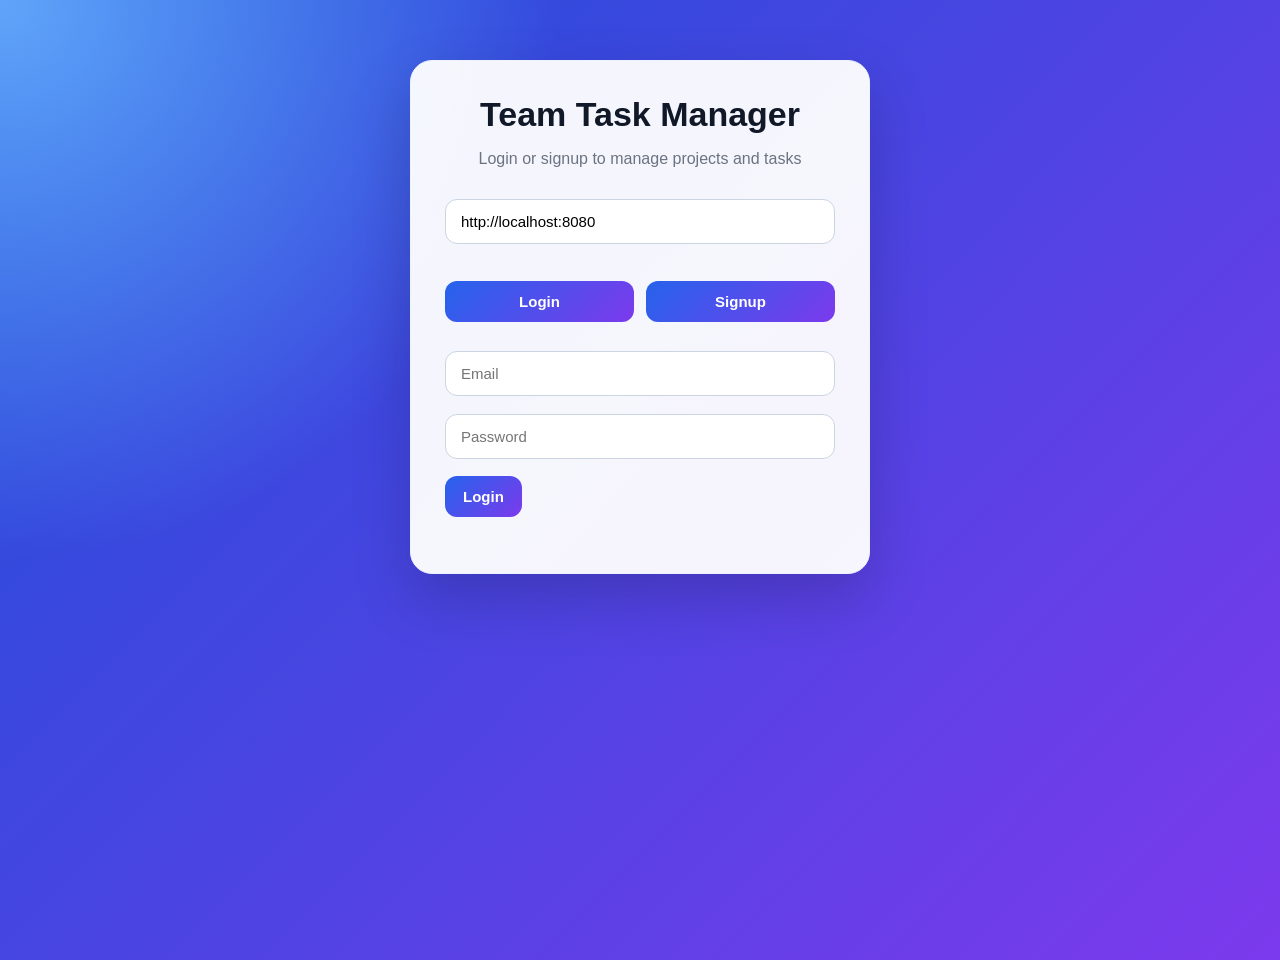
==== frontend/dashboard.html @ 7e4bffce "Initial team task manager project" ====
<!DOCTYPE html>
<html lang="en">
<head>
  <meta charset="UTF-8" />
  <meta name="viewport" content="width=device-width, initial-scale=1.0" />
  <title>Dashboard</title>
  <link rel="stylesheet" href="style.css" />
</head>
<body onload="loadDashboard()">
  <nav>
    <h2>Task Manager Dashboard</h2>
    <button onclick="logout()">Logout</button>
  </nav>

  <main>
    <section class="cards">
      <div class="card"><h3>Total</h3><p id="total">0</p></div>
      <div class="card"><h3>Todo</h3><p id="todo">0</p></div>
      <div class="card"><h3>Progress</h3><p id="progress">0</p></div>
      <div class="card"><h3>Done</h3><p id="done">0</p></div>
      <div class="card danger"><h3>Overdue</h3><p id="overdue">0</p></div>
    </section>

    <section class="grid">
      <div class="panel admin-only">
        <h3>Create Project</h3>
        <input id="projectTitle" placeholder="Project title" />
        <textarea id="projectDesc" placeholder="Project description"></textarea>
        <button onclick="createProject()">Save Project</button>
      </div>

      <div class="panel admin-only">
        <h3>Create Task</h3>
        <input id="taskTitle" placeholder="Task title" />
        <textarea id="taskDesc" placeholder="Task description"></textarea>
        <select id="projectSelect"></select>
        <select id="userSelect"></select>
        <input id="dueDate" type="date" />
        <button onclick="createTask()">Assign Task</button>
      </div>
    </section>

    <section class="panel">
      <h3>My / All Tasks</h3>
      <div id="taskList"></div>
    </section>
  </main>
  <script src="app.js"></script>
</body>
</html>
---- frontend/style.css ----
* {
  box-sizing: border-box;
  font-family: "Segoe UI", Arial, sans-serif;
}

body {
  margin: 0;
  background: #f3f6fb;
  color: #111827;
}

/* LOGIN / SIGNUP PAGE */
.auth-box {
  max-width: 460px;
  margin: 60px auto;
  background: rgba(255, 255, 255, 0.95);
  padding: 34px;
  border-radius: 22px;
  box-shadow: 0 25px 60px rgba(0, 0, 0, 0.18);
  border: 1px solid #eef2ff;
}

body:has(.auth-box) {
  min-height: 100vh;
  background:
    radial-gradient(circle at top left, #60a5fa, transparent 35%),
    linear-gradient(135deg, #1d4ed8, #7c3aed);
}

.auth-box h1 {
  margin: 0 0 8px;
  font-size: 34px;
  text-align: center;
  color: #111827;
}

.auth-box p {
  text-align: center;
  color: #6b7280;
  margin-bottom: 22px;
}

input,
textarea,
select {
  width: 100%;
  padding: 13px 15px;
  margin: 9px 0;
  border: 1px solid #cbd5e1;
  border-radius: 12px;
  font-size: 15px;
  outline: none;
  background: #fff;
}

input:focus,
textarea:focus,
select:focus {
  border-color: #2563eb;
  box-shadow: 0 0 0 4px rgba(37, 99, 235, 0.14);
}

button {
  border: 0;
  padding: 12px 18px;
  border-radius: 12px;
  background: linear-gradient(135deg, #2563eb, #7c3aed);
  color: white;
  cursor: pointer;
  margin-top: 8px;
  font-weight: 600;
  font-size: 15px;
  transition: 0.2s;
}

button:hover {
  transform: translateY(-1px);
  box-shadow: 0 10px 22px rgba(37, 99, 235, 0.25);
}

.tabs {
  display: flex;
  gap: 12px;
  margin: 20px 0;
}

.tabs button {
  flex: 1;
}

.hidden {
  display: none;
}

#message {
  color: #dc2626;
  font-weight: 600;
  text-align: center;
}

/* DASHBOARD / ADMIN PAGE */
nav {
  display: flex;
  justify-content: space-between;
  align-items: center;
  background: #ffffff;
  padding: 18px 32px;
  box-shadow: 0 8px 24px rgba(15, 23, 42, 0.08);
  position: sticky;
  top: 0;
  z-index: 5;
}

nav h1 {
  margin: 0;
  font-size: 28px;
}

main {
  padding: 30px;
}

.cards {
  display: grid;
  grid-template-columns: repeat(auto-fit, minmax(170px, 1fr));
  gap: 18px;
  margin-bottom: 24px;
}

.card,
.panel {
  background: white;
  border-radius: 20px;
  padding: 24px;
  box-shadow: 0 14px 35px rgba(15, 23, 42, 0.08);
  border: 1px solid #eef2f7;
}

.card h3 {
  margin: 0 0 14px;
  color: #374151;
}

.card p {
  font-size: 34px;
  font-weight: 800;
  margin: 0;
  color: #111827;
}

.danger p {
  color: #dc2626;
}

.grid {
  display: grid;
  grid-template-columns: repeat(auto-fit, minmax(320px, 1fr));
  gap: 22px;
  margin-bottom: 24px;
}

.panel h2 {
  margin-top: 0;
  margin-bottom: 22px;
  font-size: 24px;
}

.task {
  border: 1px solid #e5e7eb;
  padding: 16px;
  border-radius: 16px;
  margin: 12px 0;
  background: #f9fafb;
}

.task h4 {
  margin: 0 0 8px;
  font-size: 18px;
}

.badge {
  display: inline-block;
  padding: 5px 10px;
  background: #eef2ff;
  color: #3730a3;
  border-radius: 999px;
  font-size: 12px;
  font-weight: 700;
}

@media (max-width: 700px) {
  .auth-box {
    margin: 25px 15px;
  }

  nav {
    padding: 15px 18px;
  }

  main {
    padding: 18px;
  }
}
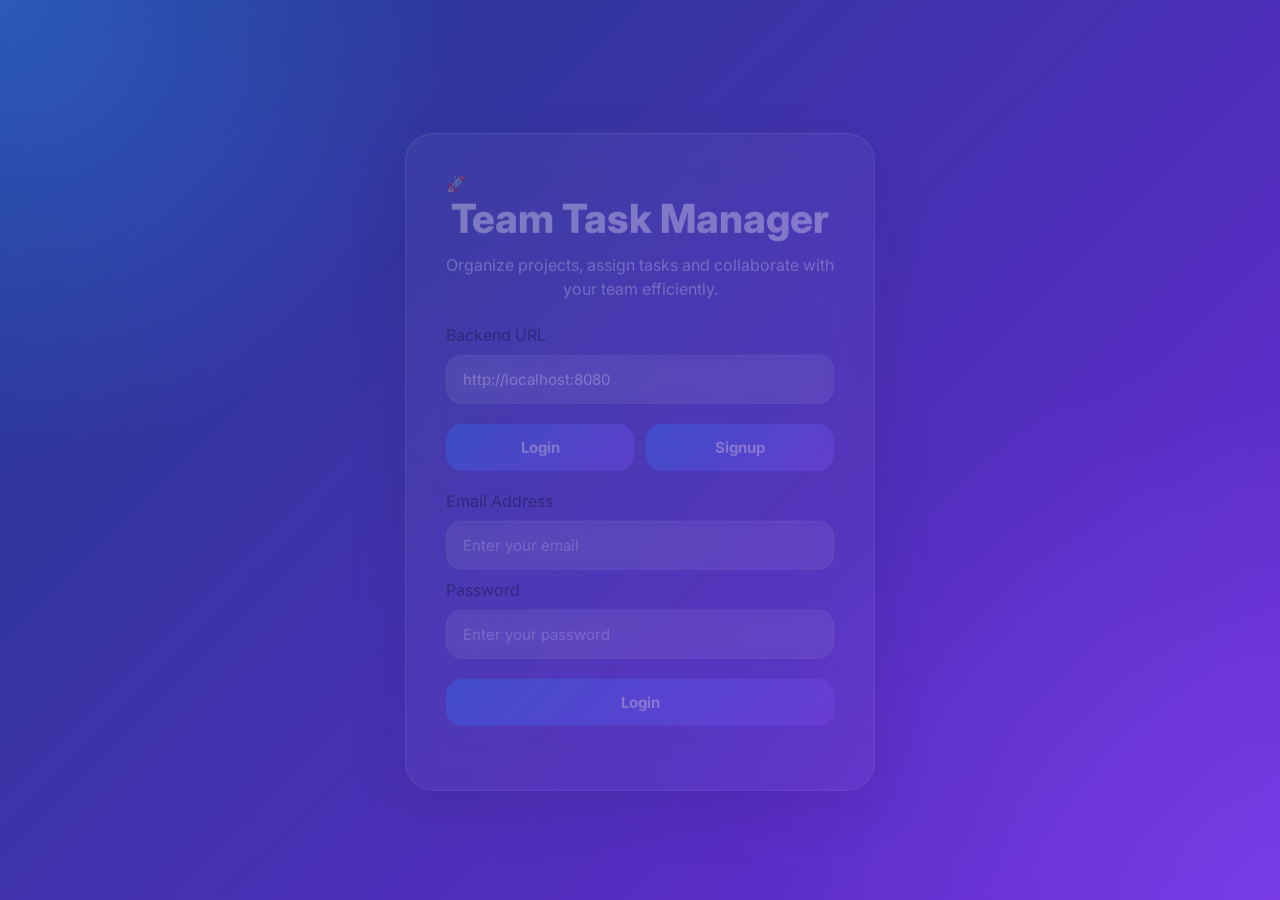
==== commit a1f5d65e: "Updated frontend UI and dashboard design" ====
--- a/frontend/dashboard.html
+++ b/frontend/dashboard.html
@@ -1,50 +1,265 @@
+<!-- ============================ dashboard.html ============================ -->
+
 <!DOCTYPE html>
 <html lang="en">
+
 <head>
+
   <meta charset="UTF-8" />
-  <meta name="viewport" content="width=device-width, initial-scale=1.0" />
+
+  <meta
+    name="viewport"
+    content="width=device-width, initial-scale=1.0"
+  />
+
   <title>Dashboard</title>
+
+  <!-- CSS -->
   <link rel="stylesheet" href="style.css" />
+
+  <!-- GOOGLE FONT -->
+  <link rel="preconnect" href="https://fonts.googleapis.com" />
+
+  <link
+    rel="preconnect"
+    href="https://fonts.gstatic.com"
+    crossorigin
+  />
+
+  <link
+    href="https://fonts.googleapis.com/css2?family=Inter:wght@400;500;600;700;800&display=swap"
+    rel="stylesheet"
+  />
+
 </head>
+
 <body onload="loadDashboard()">
+
+  <!-- ================= NAVBAR ================= -->
+
   <nav>
-    <h2>Task Manager Dashboard</h2>
-    <button onclick="logout()">Logout</button>
+
+    <div class="nav-left">
+
+      <h2>
+        🚀 Team Task Manager
+      </h2>
+
+    </div>
+
+    <div class="nav-right">
+
+      <button onclick="logout()">
+        Logout
+      </button>
+
+    </div>
+
   </nav>
 
+  <!-- ================= MAIN ================= -->
+
   <main>
+
+    <!-- ================= WELCOME ================= -->
+
+    <section class="welcome">
+
+      <h1>
+        Welcome Back 👋
+      </h1>
+
+      <p>
+        Track team productivity, manage projects
+        and monitor all tasks from one dashboard.
+      </p>
+
+    </section>
+
+    <!-- ================= STATS CARDS ================= -->
+
     <section class="cards">
-      <div class="card"><h3>Total</h3><p id="total">0</p></div>
-      <div class="card"><h3>Todo</h3><p id="todo">0</p></div>
-      <div class="card"><h3>Progress</h3><p id="progress">0</p></div>
-      <div class="card"><h3>Done</h3><p id="done">0</p></div>
-      <div class="card danger"><h3>Overdue</h3><p id="overdue">0</p></div>
-    </section>
+
+      <div class="card">
+
+        <h3>Total Tasks</h3>
+
+        <p id="total">0</p>
+
+      </div>
+
+      <div class="card">
+
+        <h3>Todo</h3>
+
+        <p id="todo">0</p>
+
+      </div>
+
+      <div class="card">
+
+        <h3>In Progress</h3>
+
+        <p id="progress">0</p>
+
+      </div>
+
+      <div class="card">
+
+        <h3>Completed</h3>
+
+        <p id="done">0</p>
+
+      </div>
+
+      <div class="card danger">
+
+        <h3>Overdue</h3>
+
+        <p id="overdue">0</p>
+
+      </div>
+
+    </section>
+
+    <!-- ================= ADMIN GRID ================= -->
 
     <section class="grid">
+
+      <!-- CREATE PROJECT -->
+
       <div class="panel admin-only">
-        <h3>Create Project</h3>
-        <input id="projectTitle" placeholder="Project title" />
-        <textarea id="projectDesc" placeholder="Project description"></textarea>
-        <button onclick="createProject()">Save Project</button>
-      </div>
+
+        <div class="panel-title">
+
+          <h3>Create Project</h3>
+
+        </div>
+
+        <div class="input-group">
+
+          <label>Project Title</label>
+
+          <input
+            id="projectTitle"
+            placeholder="Enter project title"
+          />
+
+        </div>
+
+        <div class="input-group">
+
+          <label>Project Description</label>
+
+          <textarea
+            id="projectDesc"
+            placeholder="Enter project description"
+          ></textarea>
+
+        </div>
+
+        <button onclick="createProject()">
+          Save Project
+        </button>
+
+      </div>
+
+      <!-- CREATE TASK -->
 
       <div class="panel admin-only">
-        <h3>Create Task</h3>
-        <input id="taskTitle" placeholder="Task title" />
-        <textarea id="taskDesc" placeholder="Task description"></textarea>
-        <select id="projectSelect"></select>
-        <select id="userSelect"></select>
-        <input id="dueDate" type="date" />
-        <button onclick="createTask()">Assign Task</button>
-      </div>
-    </section>
-
-    <section class="panel">
-      <h3>My / All Tasks</h3>
+
+        <div class="panel-title">
+
+          <h3>Create Task</h3>
+
+        </div>
+
+        <div class="input-group">
+
+          <label>Task Title</label>
+
+          <input
+            id="taskTitle"
+            placeholder="Enter task title"
+          />
+
+        </div>
+
+        <div class="input-group">
+
+          <label>Task Description</label>
+
+          <textarea
+            id="taskDesc"
+            placeholder="Enter task description"
+          ></textarea>
+
+        </div>
+
+        <div class="input-group">
+
+          <label>Select Project</label>
+
+          <select id="projectSelect"></select>
+
+        </div>
+
+        <div class="input-group">
+
+          <label>Assign User</label>
+
+          <select id="userSelect"></select>
+
+        </div>
+
+        <div class="input-group">
+
+          <label>Due Date</label>
+
+          <input
+            id="dueDate"
+            type="date"
+          />
+
+        </div>
+
+        <button onclick="createTask()">
+          Assign Task
+        </button>
+
+      </div>
+
+    </section>
+
+    <!-- ================= TASK LIST ================= -->
+
+    <section class="panel task-panel">
+
+      <div class="section-header">
+
+        <div>
+
+          <h3>
+            My / All Tasks
+          </h3>
+
+          <p>
+            View, update and manage assigned tasks.
+          </p>
+
+        </div>
+
+      </div>
+
       <div id="taskList"></div>
-    </section>
+
+    </section>
+
   </main>
+
+  <!-- JS -->
   <script src="app.js"></script>
+
 </body>
-</html>
+
+</html>
--- a/frontend/style.css
+++ b/frontend/style.css
@@ -1,203 +1,529 @@
 * {
+  margin: 0;
+  padding: 0;
   box-sizing: border-box;
-  font-family: "Segoe UI", Arial, sans-serif;
+  font-family: "Inter", "Segoe UI", sans-serif;
+}
+
+html {
+  scroll-behavior: smooth;
 }
 
 body {
-  margin: 0;
-  background: #f3f6fb;
+  background: #eef2ff;
   color: #111827;
-}
-
-/* LOGIN / SIGNUP PAGE */
+  min-height: 100vh;
+}
+
+/* ================= LOGIN / SIGNUP PAGE ================= */
+
+body:has(.auth-box) {
+  display: flex;
+  justify-content: center;
+  align-items: center;
+
+  background:
+    radial-gradient(circle at top left, rgba(59,130,246,.45), transparent 30%),
+    radial-gradient(circle at bottom right, rgba(139,92,246,.4), transparent 35%),
+    linear-gradient(135deg, #1e3a8a, #6d28d9);
+
+  padding: 20px;
+}
+
 .auth-box {
-  max-width: 460px;
-  margin: 60px auto;
-  background: rgba(255, 255, 255, 0.95);
-  padding: 34px;
-  border-radius: 22px;
-  box-shadow: 0 25px 60px rgba(0, 0, 0, 0.18);
-  border: 1px solid #eef2ff;
-}
-
-body:has(.auth-box) {
-  min-height: 100vh;
-  background:
-    radial-gradient(circle at top left, #60a5fa, transparent 35%),
-    linear-gradient(135deg, #1d4ed8, #7c3aed);
+  width: 100%;
+  max-width: 470px;
+
+  background: rgba(255,255,255,.12);
+  backdrop-filter: blur(22px);
+
+  border: 1px solid rgba(255,255,255,.2);
+
+  border-radius: 28px;
+
+  padding: 40px;
+
+  box-shadow:
+    0 20px 60px rgba(0,0,0,.25),
+    inset 0 1px 1px rgba(255,255,255,.15);
+
+  animation: fadeUp .6s ease;
 }
 
 .auth-box h1 {
-  margin: 0 0 8px;
-  font-size: 34px;
   text-align: center;
-  color: #111827;
+  font-size: 40px;
+  margin-bottom: 10px;
+  color: white;
+  font-weight: 800;
 }
 
 .auth-box p {
   text-align: center;
-  color: #6b7280;
-  margin-bottom: 22px;
-}
+  color: rgba(255,255,255,.8);
+  margin-bottom: 24px;
+  line-height: 1.5;
+}
+
+.tabs {
+  display: flex;
+  gap: 12px;
+  margin-bottom: 20px;
+}
+
+.tabs button {
+  flex: 1;
+}
+
+.hidden {
+  display: none;
+}
+
+#message {
+  margin-top: 14px;
+  text-align: center;
+  font-weight: 600;
+  color: #fecaca;
+}
+
+/* ================= INPUTS ================= */
 
 input,
 textarea,
 select {
   width: 100%;
-  padding: 13px 15px;
-  margin: 9px 0;
-  border: 1px solid #cbd5e1;
-  border-radius: 12px;
+
+  padding: 14px 16px;
+
+  margin: 10px 0;
+
+  border-radius: 16px;
+
+  border: 1px solid rgba(255,255,255,.18);
+
+  background: rgba(255,255,255,.12);
+
+  backdrop-filter: blur(8px);
+
+  color: white;
+
+  outline: none;
+
   font-size: 15px;
-  outline: none;
-  background: #fff;
+
+  transition: .25s ease;
+}
+
+input::placeholder,
+textarea::placeholder {
+  color: rgba(255,255,255,.7);
+}
+
+select option {
+  color: black;
 }
 
 input:focus,
 textarea:focus,
 select:focus {
-  border-color: #2563eb;
-  box-shadow: 0 0 0 4px rgba(37, 99, 235, 0.14);
-}
+  border-color: #93c5fd;
+
+  background: rgba(255,255,255,.18);
+
+  box-shadow: 0 0 0 5px rgba(147,197,253,.18);
+}
+
+/* ================= BUTTONS ================= */
 
 button {
-  border: 0;
-  padding: 12px 18px;
-  border-radius: 12px;
-  background: linear-gradient(135deg, #2563eb, #7c3aed);
+  width: 100%;
+
+  border: none;
+
+  padding: 14px 20px;
+
+  border-radius: 16px;
+
+  margin-top: 10px;
+
+  background: linear-gradient(135deg, #3b82f6, #8b5cf6);
+
   color: white;
+
+  font-size: 15px;
+
+  font-weight: 700;
+
   cursor: pointer;
-  margin-top: 8px;
-  font-weight: 600;
-  font-size: 15px;
-  transition: 0.2s;
+
+  transition: .25s ease;
+
+  position: relative;
+
+  overflow: hidden;
 }
 
 button:hover {
-  transform: translateY(-1px);
-  box-shadow: 0 10px 22px rgba(37, 99, 235, 0.25);
-}
-
-.tabs {
+  transform: translateY(-2px);
+
+  box-shadow: 0 14px 30px rgba(59,130,246,.35);
+}
+
+button:active {
+  transform: scale(.98);
+}
+
+/* ================= NAVBAR ================= */
+
+nav {
+  height: 82px;
+
   display: flex;
-  gap: 12px;
-  margin: 20px 0;
-}
-
-.tabs button {
-  flex: 1;
-}
-
-.hidden {
-  display: none;
-}
-
-#message {
-  color: #dc2626;
-  font-weight: 600;
-  text-align: center;
-}
-
-/* DASHBOARD / ADMIN PAGE */
-nav {
-  display: flex;
+  align-items: center;
   justify-content: space-between;
-  align-items: center;
-  background: #ffffff;
-  padding: 18px 32px;
-  box-shadow: 0 8px 24px rgba(15, 23, 42, 0.08);
+
+  padding: 0 35px;
+
+  background: rgba(255,255,255,.7);
+
+  backdrop-filter: blur(18px);
+
+  border-bottom: 1px solid rgba(255,255,255,.3);
+
   position: sticky;
   top: 0;
-  z-index: 5;
-}
-
-nav h1 {
-  margin: 0;
-  font-size: 28px;
-}
+  z-index: 100;
+
+  box-shadow: 0 8px 30px rgba(0,0,0,.05);
+}
+
+nav h2 {
+  font-size: 30px;
+  font-weight: 800;
+
+  background: linear-gradient(to right, #2563eb, #7c3aed);
+  -webkit-background-clip: text;
+  -webkit-text-fill-color: transparent;
+}
+
+nav button {
+  width: auto;
+  padding: 12px 24px;
+}
+
+/* ================= MAIN ================= */
 
 main {
   padding: 30px;
 }
 
+/* ================= WELCOME ================= */
+
+.welcome {
+  margin-bottom: 28px;
+}
+
+.welcome h1 {
+  font-size: 38px;
+  font-weight: 800;
+  margin-bottom: 8px;
+  color: #111827;
+}
+
+.welcome p {
+  color: #6b7280;
+  font-size: 16px;
+}
+
+/* ================= CARDS ================= */
+
 .cards {
   display: grid;
-  grid-template-columns: repeat(auto-fit, minmax(170px, 1fr));
-  gap: 18px;
-  margin-bottom: 24px;
-}
-
-.card,
+
+  grid-template-columns: repeat(auto-fit, minmax(220px, 1fr));
+
+  gap: 22px;
+
+  margin-bottom: 30px;
+}
+
+.card {
+  position: relative;
+
+  background: white;
+
+  border-radius: 24px;
+
+  padding: 28px;
+
+  overflow: hidden;
+
+  border: 1px solid #eef2ff;
+
+  box-shadow: 0 15px 35px rgba(0,0,0,.06);
+
+  transition: .3s ease;
+}
+
+.card:hover {
+  transform: translateY(-6px);
+
+  box-shadow: 0 18px 40px rgba(0,0,0,.12);
+}
+
+.card::before {
+  content: "";
+
+  position: absolute;
+
+  width: 140px;
+  height: 140px;
+
+  background: rgba(59,130,246,.1);
+
+  border-radius: 50%;
+
+  top: -55px;
+  right: -55px;
+}
+
+.card h3 {
+  font-size: 16px;
+  color: #6b7280;
+  margin-bottom: 14px;
+}
+
+.card p {
+  font-size: 42px;
+  font-weight: 800;
+  color: #111827;
+}
+
+.danger {
+  background: linear-gradient(135deg, #fff, #fef2f2);
+}
+
+.danger p {
+  color: #dc2626;
+}
+
+/* ================= GRID ================= */
+
+.grid {
+  display: grid;
+
+  grid-template-columns: repeat(auto-fit, minmax(340px, 1fr));
+
+  gap: 24px;
+
+  margin-bottom: 28px;
+}
+
+/* ================= PANELS ================= */
+
 .panel {
   background: white;
-  border-radius: 20px;
+
+  border-radius: 24px;
+
+  padding: 28px;
+
+  border: 1px solid #eef2ff;
+
+  box-shadow: 0 15px 35px rgba(0,0,0,.06);
+
+  transition: .25s ease;
+}
+
+.panel:hover {
+  box-shadow: 0 18px 40px rgba(0,0,0,.09);
+}
+
+.panel h3 {
+  font-size: 24px;
+  margin-bottom: 20px;
+  color: #111827;
+}
+
+/* dashboard inputs */
+
+.panel input,
+.panel textarea,
+.panel select {
+  background: #f9fafb;
+  color: #111827;
+  border: 1px solid #dbeafe;
+}
+
+.panel input::placeholder,
+.panel textarea::placeholder {
+  color: #6b7280;
+}
+
+.panel textarea {
+  min-height: 110px;
+  resize: vertical;
+}
+
+/* ================= TASKS ================= */
+
+.task {
+  background: linear-gradient(to right, #ffffff, #f8fafc);
+
+  border: 1px solid #e5e7eb;
+
+  border-radius: 24px;
+
   padding: 24px;
-  box-shadow: 0 14px 35px rgba(15, 23, 42, 0.08);
-  border: 1px solid #eef2f7;
-}
-
-.card h3 {
-  margin: 0 0 14px;
-  color: #374151;
-}
-
-.card p {
-  font-size: 34px;
-  font-weight: 800;
-  margin: 0;
+
+  margin-top: 18px;
+
+  transition: .25s ease;
+}
+
+.task:hover {
+  transform: translateY(-4px);
+
+  box-shadow: 0 14px 30px rgba(0,0,0,.08);
+}
+
+.task h4 {
+  font-size: 22px;
   color: #111827;
-}
-
-.danger p {
-  color: #dc2626;
-}
-
-.grid {
-  display: grid;
-  grid-template-columns: repeat(auto-fit, minmax(320px, 1fr));
-  gap: 22px;
-  margin-bottom: 24px;
-}
-
-.panel h2 {
-  margin-top: 0;
-  margin-bottom: 22px;
-  font-size: 24px;
-}
-
-.task {
-  border: 1px solid #e5e7eb;
-  padding: 16px;
-  border-radius: 16px;
-  margin: 12px 0;
-  background: #f9fafb;
-}
-
-.task h4 {
-  margin: 0 0 8px;
-  font-size: 18px;
+  margin-bottom: 10px;
+}
+
+.task p {
+  color: #4b5563;
+  margin: 10px 0;
+  line-height: 1.6;
 }
 
 .badge {
-  display: inline-block;
-  padding: 5px 10px;
-  background: #eef2ff;
-  color: #3730a3;
+  display: inline-flex;
+  align-items: center;
+  justify-content: center;
+
+  padding: 7px 14px;
+
   border-radius: 999px;
+
   font-size: 12px;
   font-weight: 700;
+
+  margin-right: 8px;
+  margin-top: 8px;
+}
+
+/* STATUS COLORS */
+
+.badge:nth-child(1) {
+  background: #dbeafe;
+  color: #1d4ed8;
+}
+
+.badge:nth-child(2) {
+  background: #ede9fe;
+  color: #6d28d9;
+}
+
+.task select {
+  margin-top: 18px;
+}
+
+/* ================= SCROLLBAR ================= */
+
+::-webkit-scrollbar {
+  width: 10px;
+}
+
+::-webkit-scrollbar-track {
+  background: #e5e7eb;
+}
+
+::-webkit-scrollbar-thumb {
+  background: linear-gradient(#3b82f6, #8b5cf6);
+  border-radius: 999px;
+}
+
+/* ================= ANIMATIONS ================= */
+
+@keyframes fadeUp {
+  from {
+    opacity: 0;
+    transform: translateY(18px);
+  }
+
+  to {
+    opacity: 1;
+    transform: translateY(0);
+  }
+}
+
+/* ================= RESPONSIVE ================= */
+
+@media (max-width: 900px) {
+  .cards {
+    grid-template-columns: repeat(auto-fit, minmax(180px, 1fr));
+  }
+
+  .grid {
+    grid-template-columns: 1fr;
+  }
 }
 
 @media (max-width: 700px) {
-  .auth-box {
-    margin: 25px 15px;
-  }
-
   nav {
-    padding: 15px 18px;
+    padding: 0 18px;
+  }
+
+  nav h2 {
+    font-size: 20px;
+  }
+
+  nav button {
+    padding: 10px 16px;
   }
 
   main {
     padding: 18px;
   }
+
+  .auth-box {
+    padding: 28px;
+  }
+
+  .auth-box h1 {
+    font-size: 32px;
+  }
+
+  .welcome h1 {
+    font-size: 30px;
+  }
+
+  .card p {
+    font-size: 34px;
+  }
+
+  .panel {
+    padding: 22px;
+  }
+
+  .task h4 {
+    font-size: 20px;
+  }
+}
+
+@media (max-width: 500px) {
+  .cards {
+    grid-template-columns: 1fr;
+  }
+
+  .auth-box {
+    padding: 22px;
+  }
+
+  .tabs {
+    flex-direction: column;
+  }
 }
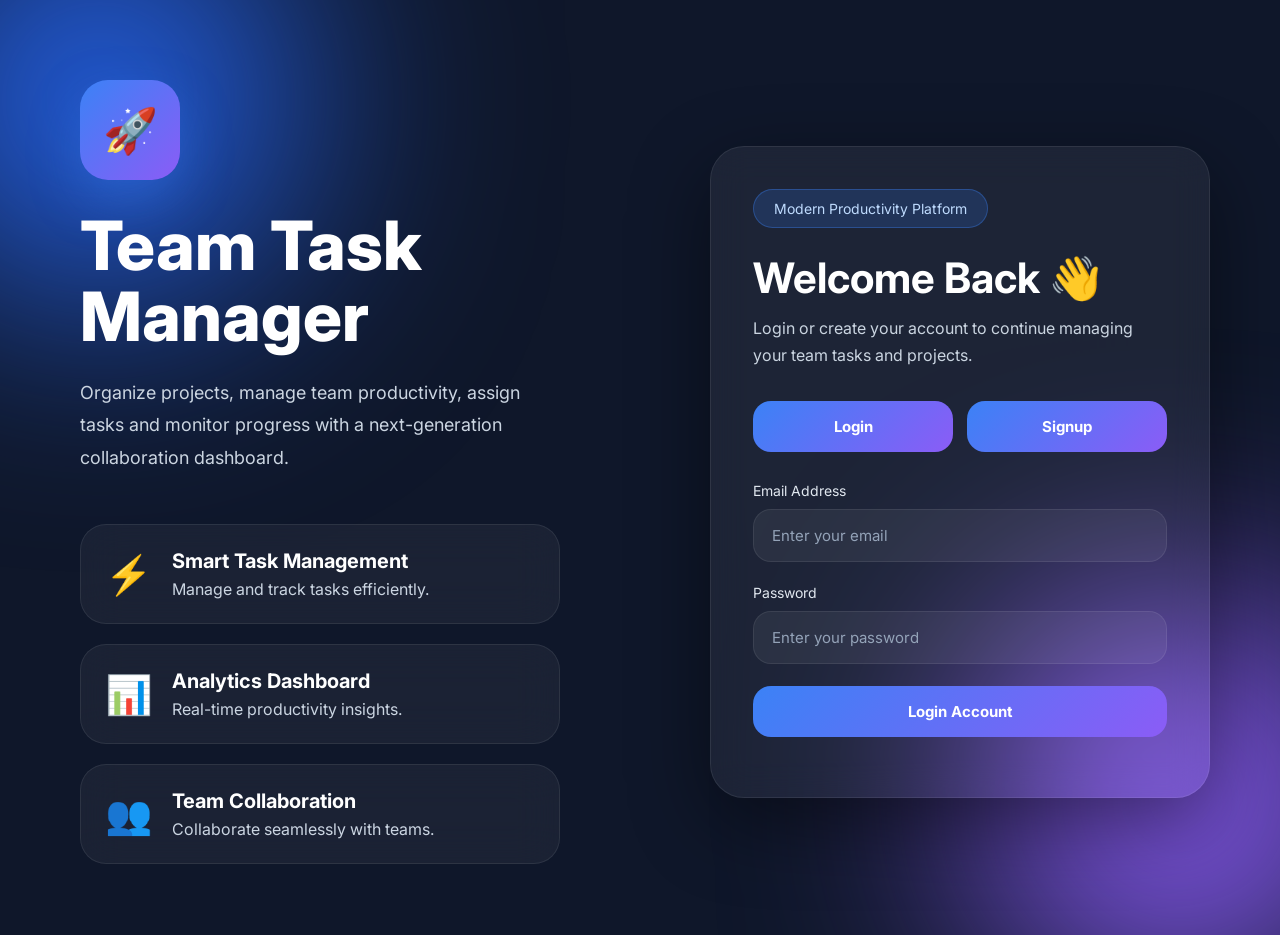
==== commit 99bd2486: "Next level UI upgrade for dashboard and auth pages" ====
--- a/frontend/dashboard.html
+++ b/frontend/dashboard.html
@@ -1,5 +1,3 @@
-<!-- ============================ dashboard.html ============================ -->
-
 <!DOCTYPE html>
 <html lang="en">
 
@@ -12,22 +10,22 @@
     content="width=device-width, initial-scale=1.0"
   />
 
-  <title>Dashboard</title>
+  <title>Team Task Manager Dashboard</title>
 
   <!-- CSS -->
   <link rel="stylesheet" href="style.css" />
 
   <!-- GOOGLE FONT -->
-  <link rel="preconnect" href="https://fonts.googleapis.com" />
+  <link rel="preconnect" href="https://fonts.googleapis.com">
 
   <link
     rel="preconnect"
     href="https://fonts.gstatic.com"
     crossorigin
-  />
+  >
 
   <link
-    href="https://fonts.googleapis.com/css2?family=Inter:wght@400;500;600;700;800&display=swap"
+    href="https://fonts.googleapis.com/css2?family=Inter:wght@300;400;500;600;700;800&display=swap"
     rel="stylesheet"
   />
 
@@ -35,110 +33,238 @@
 
 <body onload="loadDashboard()">
 
-  <!-- ================= NAVBAR ================= -->
-
-  <nav>
-
-    <div class="nav-left">
-
-      <h2>
-        🚀 Team Task Manager
-      </h2>
+  <!-- ================= SIDEBAR ================= -->
+
+  <aside class="sidebar">
+
+    <div>
+
+      <!-- LOGO -->
+
+      <div class="logo">
+
+        <div class="logo-icon">
+          🚀
+        </div>
+
+        <div>
+
+          <h2>TM Dashboard</h2>
+
+          <p>Team Productivity</p>
+
+        </div>
+
+      </div>
+
+      <!-- MENU -->
+
+      <ul class="menu">
+
+        <li class="active">
+          <span>📊</span>
+          Dashboard
+        </li>
+
+        <li>
+          <span>📁</span>
+          Projects
+        </li>
+
+        <li>
+          <span>✅</span>
+          Tasks
+        </li>
+
+        <li>
+          <span>📈</span>
+          Analytics
+        </li>
+
+        <li>
+          <span>👥</span>
+          Team
+        </li>
+
+        <li>
+          <span>⚙️</span>
+          Settings
+        </li>
+
+      </ul>
 
     </div>
 
-    <div class="nav-right">
-
-      <button onclick="logout()">
-        Logout
-      </button>
-
-    </div>
-
-  </nav>
-
-  <!-- ================= MAIN ================= -->
-
-  <main>
-
-    <!-- ================= WELCOME ================= -->
-
-    <section class="welcome">
-
-      <h1>
-        Welcome Back 👋
-      </h1>
-
-      <p>
-        Track team productivity, manage projects
-        and monitor all tasks from one dashboard.
-      </p>
+    <!-- LOGOUT -->
+
+    <button
+      class="logout-btn"
+      onclick="logout()"
+    >
+      Logout
+    </button>
+
+  </aside>
+
+  <!-- ================= MAIN CONTENT ================= -->
+
+  <div class="dashboard-content">
+
+    <!-- ================= TOPBAR ================= -->
+
+    <nav class="topbar">
+
+      <div>
+
+        <h1>
+          Welcome Back 👋
+        </h1>
+
+        <p>
+          Manage projects, monitor tasks and track
+          your team productivity in real-time.
+        </p>
+
+      </div>
+
+      <div class="topbar-right">
+
+        <div class="search-box">
+
+          <input
+            type="text"
+            placeholder="Search..."
+          />
+
+        </div>
+
+        <div class="profile-box">
+
+          <div class="profile-avatar">
+            A
+          </div>
+
+          <div>
+
+            <h4 id="profileName">
+              Admin
+            </h4>
+
+            <p>
+              Team Manager
+            </p>
+
+          </div>
+
+        </div>
+
+      </div>
+
+    </nav>
+
+    <!-- ================= STATS ================= -->
+
+    <section class="stats-grid">
+
+      <div class="stats-card blue">
+
+        <div class="stats-top">
+
+          <h3>Total Tasks</h3>
+
+          <span>📋</span>
+
+        </div>
+
+        <p id="total">0</p>
+
+      </div>
+
+      <div class="stats-card purple">
+
+        <div class="stats-top">
+
+          <h3>Todo</h3>
+
+          <span>📝</span>
+
+        </div>
+
+        <p id="todo">0</p>
+
+      </div>
+
+      <div class="stats-card green">
+
+        <div class="stats-top">
+
+          <h3>Completed</h3>
+
+          <span>✅</span>
+
+        </div>
+
+        <p id="done">0</p>
+
+      </div>
+
+      <div class="stats-card orange">
+
+        <div class="stats-top">
+
+          <h3>In Progress</h3>
+
+          <span>⚡</span>
+
+        </div>
+
+        <p id="progress">0</p>
+
+      </div>
+
+      <div class="stats-card red">
+
+        <div class="stats-top">
+
+          <h3>Overdue</h3>
+
+          <span>🔥</span>
+
+        </div>
+
+        <p id="overdue">0</p>
+
+      </div>
 
     </section>
 
-    <!-- ================= STATS CARDS ================= -->
-
-    <section class="cards">
-
-      <div class="card">
-
-        <h3>Total Tasks</h3>
-
-        <p id="total">0</p>
-
-      </div>
-
-      <div class="card">
-
-        <h3>Todo</h3>
-
-        <p id="todo">0</p>
-
-      </div>
-
-      <div class="card">
-
-        <h3>In Progress</h3>
-
-        <p id="progress">0</p>
-
-      </div>
-
-      <div class="card">
-
-        <h3>Completed</h3>
-
-        <p id="done">0</p>
-
-      </div>
-
-      <div class="card danger">
-
-        <h3>Overdue</h3>
-
-        <p id="overdue">0</p>
-
-      </div>
-
-    </section>
-
     <!-- ================= ADMIN GRID ================= -->
 
-    <section class="grid">
+    <section class="dashboard-grid">
 
       <!-- CREATE PROJECT -->
 
-      <div class="panel admin-only">
-
-        <div class="panel-title">
-
-          <h3>Create Project</h3>
-
-        </div>
-
-        <div class="input-group">
-
-          <label>Project Title</label>
+      <div class="modern-panel admin-only">
+
+        <div class="panel-header">
+
+          <div>
+
+            <h2>Create Project</h2>
+
+            <p>
+              Add and organize your team projects
+            </p>
+
+          </div>
+
+        </div>
+
+        <div class="input-box">
+
+          <label>
+            Project Title
+          </label>
 
           <input
             id="projectTitle"
@@ -147,13 +273,15 @@
 
         </div>
 
-        <div class="input-group">
-
-          <label>Project Description</label>
+        <div class="input-box">
+
+          <label>
+            Description
+          </label>
 
           <textarea
             id="projectDesc"
-            placeholder="Enter project description"
+            placeholder="Write project details..."
           ></textarea>
 
         </div>
@@ -166,17 +294,27 @@
 
       <!-- CREATE TASK -->
 
-      <div class="panel admin-only">
-
-        <div class="panel-title">
-
-          <h3>Create Task</h3>
-
-        </div>
-
-        <div class="input-group">
-
-          <label>Task Title</label>
+      <div class="modern-panel admin-only">
+
+        <div class="panel-header">
+
+          <div>
+
+            <h2>Create Task</h2>
+
+            <p>
+              Assign and manage team tasks
+            </p>
+
+          </div>
+
+        </div>
+
+        <div class="input-box">
+
+          <label>
+            Task Title
+          </label>
 
           <input
             id="taskTitle"
@@ -185,36 +323,44 @@
 
         </div>
 
-        <div class="input-group">
-
-          <label>Task Description</label>
+        <div class="input-box">
+
+          <label>
+            Task Description
+          </label>
 
           <textarea
             id="taskDesc"
-            placeholder="Enter task description"
+            placeholder="Write task details..."
           ></textarea>
 
         </div>
 
-        <div class="input-group">
-
-          <label>Select Project</label>
+        <div class="input-box">
+
+          <label>
+            Select Project
+          </label>
 
           <select id="projectSelect"></select>
 
         </div>
 
-        <div class="input-group">
-
-          <label>Assign User</label>
+        <div class="input-box">
+
+          <label>
+            Assign User
+          </label>
 
           <select id="userSelect"></select>
 
         </div>
 
-        <div class="input-group">
-
-          <label>Due Date</label>
+        <div class="input-box">
+
+          <label>
+            Due Date
+          </label>
 
           <input
             id="dueDate"
@@ -231,31 +377,33 @@
 
     </section>
 
-    <!-- ================= TASK LIST ================= -->
-
-    <section class="panel task-panel">
-
-      <div class="section-header">
+    <!-- ================= TASK SECTION ================= -->
+
+    <section class="modern-panel task-panel">
+
+      <div class="panel-header">
 
         <div>
 
-          <h3>
-            My / All Tasks
-          </h3>
+          <h2>
+            Team Tasks
+          </h2>
 
           <p>
-            View, update and manage assigned tasks.
+            Track and update assigned tasks
           </p>
 
         </div>
 
       </div>
 
+      <!-- TASK LIST -->
+
       <div id="taskList"></div>
 
     </section>
 
-  </main>
+  </div>
 
   <!-- JS -->
   <script src="app.js"></script>
--- a/frontend/style.css
+++ b/frontend/style.css
@@ -2,108 +2,239 @@
   margin: 0;
   padding: 0;
   box-sizing: border-box;
-  font-family: "Inter", "Segoe UI", sans-serif;
-}
-
-html {
-  scroll-behavior: smooth;
+  font-family: 'Inter', sans-serif;
 }
 
 body {
-  background: #eef2ff;
-  color: #111827;
+  background: #0f172a;
+  color: white;
+  overflow-x: hidden;
+}
+
+.hidden {
+  display: none;
+}
+
+/* ================= BACKGROUND EFFECTS ================= */
+
+.bg-blur {
+  position: fixed;
+  width: 400px;
+  height: 400px;
+  border-radius: 50%;
+  filter: blur(120px);
+  z-index: 0;
+}
+
+.blur-1 {
+  background: #2563eb;
+  top: -100px;
+  left: -100px;
+}
+
+.blur-2 {
+  background: #8b5cf6;
+  right: -100px;
+  bottom: -100px;
+}
+
+/* ================= LOGIN PAGE ================= */
+
+.login-container {
   min-height: 100vh;
-}
-
-/* ================= LOGIN / SIGNUP PAGE ================= */
-
-body:has(.auth-box) {
-  display: flex;
+  display: grid;
+  grid-template-columns: 1fr 1fr;
+  position: relative;
+  z-index: 2;
+}
+
+/* LEFT PANEL */
+
+.left-panel {
+  padding: 80px;
+  display: flex;
+  flex-direction: column;
   justify-content: center;
-  align-items: center;
-
-  background:
-    radial-gradient(circle at top left, rgba(59,130,246,.45), transparent 30%),
-    radial-gradient(circle at bottom right, rgba(139,92,246,.4), transparent 35%),
-    linear-gradient(135deg, #1e3a8a, #6d28d9);
-
-  padding: 20px;
-}
-
-.auth-box {
+}
+
+.brand-icon {
+  width: 100px;
+  height: 100px;
+  border-radius: 28px;
+
+  background: linear-gradient(
+    135deg,
+    #3b82f6,
+    #8b5cf6
+  );
+
+  display: flex;
+  align-items: center;
+  justify-content: center;
+
+  font-size: 44px;
+
+  margin-bottom: 30px;
+
+  box-shadow:
+    0 20px 50px rgba(59,130,246,.35);
+}
+
+.brand h1 {
+  font-size: 68px;
+  line-height: 1.05;
+  margin-bottom: 24px;
+  font-weight: 800;
+}
+
+.brand p {
+  color: #cbd5e1;
+  font-size: 18px;
+  line-height: 1.8;
+  max-width: 580px;
+}
+
+/* FEATURES */
+
+.feature-list {
+  margin-top: 50px;
+
+  display: flex;
+  flex-direction: column;
+  gap: 20px;
+}
+
+.feature-card {
+  background: rgba(255,255,255,.05);
+
+  border: 1px solid rgba(255,255,255,.08);
+
+  border-radius: 26px;
+
+  padding: 24px;
+
+  display: flex;
+  align-items: center;
+  gap: 20px;
+
+  backdrop-filter: blur(20px);
+
+  transition: .35s;
+}
+
+.feature-card:hover {
+  transform: translateY(-5px);
+
+  background: rgba(255,255,255,.08);
+}
+
+.feature-card span {
+  font-size: 38px;
+}
+
+.feature-card h3 {
+  margin-bottom: 6px;
+  font-size: 20px;
+}
+
+.feature-card p {
+  color: #cbd5e1;
+}
+
+/* RIGHT PANEL */
+
+.right-panel {
+  display: flex;
+  align-items: center;
+  justify-content: center;
+
+  padding: 50px;
+}
+
+.auth-card {
   width: 100%;
-  max-width: 470px;
-
-  background: rgba(255,255,255,.12);
-  backdrop-filter: blur(22px);
-
-  border: 1px solid rgba(255,255,255,.2);
-
-  border-radius: 28px;
-
-  padding: 40px;
+  max-width: 500px;
+
+  background: rgba(255,255,255,.06);
+
+  border: 1px solid rgba(255,255,255,.08);
+
+  border-radius: 34px;
+
+  padding: 42px;
+
+  backdrop-filter: blur(18px);
 
   box-shadow:
-    0 20px 60px rgba(0,0,0,.25),
-    inset 0 1px 1px rgba(255,255,255,.15);
-
-  animation: fadeUp .6s ease;
-}
-
-.auth-box h1 {
-  text-align: center;
-  font-size: 40px;
-  margin-bottom: 10px;
-  color: white;
-  font-weight: 800;
-}
-
-.auth-box p {
-  text-align: center;
-  color: rgba(255,255,255,.8);
+    0 25px 80px rgba(0,0,0,.45);
+}
+
+.top-badge {
+  display: inline-block;
+
+  padding: 10px 20px;
+
+  background: rgba(59,130,246,.18);
+
+  border: 1px solid rgba(59,130,246,.35);
+
+  border-radius: 999px;
+
   margin-bottom: 24px;
-  line-height: 1.5;
-}
+
+  color: #bfdbfe;
+
+  font-size: 14px;
+}
+
+.auth-card h2 {
+  font-size: 42px;
+  margin-bottom: 12px;
+}
+
+.sub-text {
+  color: #cbd5e1;
+  line-height: 1.7;
+  margin-bottom: 32px;
+}
+
+/* TABS */
 
 .tabs {
   display: flex;
-  gap: 12px;
-  margin-bottom: 20px;
+  gap: 14px;
+  margin-bottom: 30px;
 }
 
 .tabs button {
   flex: 1;
 }
 
-.hidden {
-  display: none;
-}
-
-#message {
-  margin-top: 14px;
-  text-align: center;
-  font-weight: 600;
-  color: #fecaca;
-}
-
-/* ================= INPUTS ================= */
+/* INPUTS */
+
+.input-box {
+  margin-bottom: 22px;
+}
+
+.input-box label {
+  display: block;
+  margin-bottom: 10px;
+  color: #e2e8f0;
+  font-size: 14px;
+}
 
 input,
 textarea,
 select {
   width: 100%;
 
-  padding: 14px 16px;
-
-  margin: 10px 0;
-
-  border-radius: 16px;
-
-  border: 1px solid rgba(255,255,255,.18);
-
-  background: rgba(255,255,255,.12);
-
-  backdrop-filter: blur(8px);
+  padding: 16px 18px;
+
+  border-radius: 18px;
+
+  border: 1px solid rgba(255,255,255,.08);
+
+  background: rgba(255,255,255,.06);
 
   color: white;
 
@@ -111,419 +242,545 @@
 
   font-size: 15px;
 
-  transition: .25s ease;
+  transition: .3s;
 }
 
 input::placeholder,
 textarea::placeholder {
-  color: rgba(255,255,255,.7);
-}
-
-select option {
-  color: black;
+  color: #94a3b8;
 }
 
 input:focus,
 textarea:focus,
 select:focus {
-  border-color: #93c5fd;
-
-  background: rgba(255,255,255,.18);
-
-  box-shadow: 0 0 0 5px rgba(147,197,253,.18);
-}
-
-/* ================= BUTTONS ================= */
+  border-color: #60a5fa;
+
+  box-shadow:
+    0 0 0 5px rgba(96,165,250,.15);
+}
+
+select option {
+  color: black;
+}
+
+/* BUTTONS */
 
 button {
+  border: none;
+
+  padding: 16px;
+
+  border-radius: 18px;
+
+  background: linear-gradient(
+    135deg,
+    #3b82f6,
+    #8b5cf6
+  );
+
+  color: white;
+
+  font-size: 15px;
+  font-weight: 700;
+
+  cursor: pointer;
+
+  transition: .35s;
+}
+
+button:hover {
+  transform: translateY(-3px);
+
+  box-shadow:
+    0 16px 40px rgba(59,130,246,.35);
+}
+
+.primary-btn {
   width: 100%;
-
-  border: none;
-
-  padding: 14px 20px;
-
-  border-radius: 16px;
-
+}
+
+#message {
+  text-align: center;
+  margin-top: 18px;
+  color: #fca5a5;
+  font-weight: 600;
+}
+
+/* ================= DASHBOARD ================= */
+
+.sidebar {
+  width: 290px;
+  height: 100vh;
+
+  background: rgba(17,24,39,.92);
+
+  backdrop-filter: blur(16px);
+
+  position: fixed;
+
+  display: flex;
+  flex-direction: column;
+  justify-content: space-between;
+
+  padding: 30px;
+
+  border-right: 1px solid rgba(255,255,255,.06);
+}
+
+.logo {
+  display: flex;
+  align-items: center;
+  gap: 16px;
+
+  margin-bottom: 50px;
+}
+
+.logo-icon {
+  width: 60px;
+  height: 60px;
+
+  border-radius: 18px;
+
+  background: linear-gradient(
+    135deg,
+    #3b82f6,
+    #8b5cf6
+  );
+
+  display: flex;
+  align-items: center;
+  justify-content: center;
+
+  font-size: 28px;
+}
+
+.logo h2 {
+  font-size: 24px;
+}
+
+.logo p {
+  color: #94a3b8;
+  font-size: 14px;
+}
+
+.menu {
+  list-style: none;
+}
+
+.menu li {
+  padding: 18px 20px;
+
+  border-radius: 18px;
+
+  margin-bottom: 14px;
+
+  cursor: pointer;
+
+  display: flex;
+  align-items: center;
+  gap: 14px;
+
+  transition: .3s;
+}
+
+.menu li:hover,
+.menu .active {
+  background: linear-gradient(
+    135deg,
+    #3b82f6,
+    #8b5cf6
+  );
+}
+
+.logout-btn {
+  width: 100%;
+}
+
+/* DASHBOARD CONTENT */
+
+.dashboard-content {
+  margin-left: 290px;
+  padding: 40px;
+}
+
+/* TOPBAR */
+
+.topbar {
+  display: flex;
+  justify-content: space-between;
+  align-items: center;
+
+  margin-bottom: 40px;
+}
+
+.topbar h1 {
+  font-size: 42px;
+  margin-bottom: 10px;
+}
+
+.topbar p {
+  color: #94a3b8;
+}
+
+.topbar-right {
+  display: flex;
+  align-items: center;
+  gap: 20px;
+}
+
+/* SEARCH */
+
+.search-box input {
+  width: 250px;
+}
+
+/* PROFILE */
+
+.profile-box {
+  display: flex;
+  align-items: center;
+  gap: 14px;
+
+  background: rgba(255,255,255,.06);
+
+  padding: 10px 16px;
+
+  border-radius: 20px;
+
+  border: 1px solid rgba(255,255,255,.08);
+}
+
+.profile-avatar {
+  width: 55px;
+  height: 55px;
+
+  border-radius: 50%;
+
+  background: linear-gradient(
+    135deg,
+    #3b82f6,
+    #8b5cf6
+  );
+
+  display: flex;
+  align-items: center;
+  justify-content: center;
+
+  font-size: 20px;
+  font-weight: 700;
+}
+
+.profile-box p {
+  color: #94a3b8;
+  font-size: 14px;
+}
+
+/* STATS */
+
+.stats-grid {
+  display: grid;
+
+  grid-template-columns:
+    repeat(auto-fit, minmax(230px, 1fr));
+
+  gap: 24px;
+
+  margin-bottom: 40px;
+}
+
+.stats-card {
+  padding: 30px;
+
+  border-radius: 30px;
+
+  position: relative;
+
+  overflow: hidden;
+
+  min-height: 190px;
+
+  box-shadow:
+    0 20px 50px rgba(0,0,0,.25);
+}
+
+.stats-top {
+  display: flex;
+  justify-content: space-between;
+  align-items: center;
+
+  margin-bottom: 30px;
+}
+
+.stats-top span {
+  font-size: 30px;
+}
+
+.stats-card h3 {
+  color: rgba(255,255,255,.8);
+}
+
+.stats-card p {
+  font-size: 56px;
+  font-weight: 800;
+}
+
+.blue {
+  background: linear-gradient(
+    135deg,
+    #2563eb,
+    #3b82f6
+  );
+}
+
+.purple {
+  background: linear-gradient(
+    135deg,
+    #7c3aed,
+    #8b5cf6
+  );
+}
+
+.green {
+  background: linear-gradient(
+    135deg,
+    #059669,
+    #10b981
+  );
+}
+
+.orange {
+  background: linear-gradient(
+    135deg,
+    #ea580c,
+    #f97316
+  );
+}
+
+.red {
+  background: linear-gradient(
+    135deg,
+    #dc2626,
+    #ef4444
+  );
+}
+
+/* GRID */
+
+.dashboard-grid {
+  display: grid;
+  grid-template-columns: 1fr 1fr;
+  gap: 30px;
+
+  margin-bottom: 30px;
+}
+
+/* PANELS */
+
+.modern-panel {
+  background: rgba(255,255,255,.05);
+
+  border: 1px solid rgba(255,255,255,.08);
+
+  backdrop-filter: blur(16px);
+
+  border-radius: 32px;
+
+  padding: 30px;
+}
+
+.panel-header {
+  margin-bottom: 24px;
+}
+
+.panel-header h2 {
+  font-size: 30px;
+  margin-bottom: 8px;
+}
+
+.panel-header p {
+  color: #94a3b8;
+}
+
+/* TASK PANEL */
+
+.task-panel {
   margin-top: 10px;
-
-  background: linear-gradient(135deg, #3b82f6, #8b5cf6);
-
-  color: white;
-
-  font-size: 15px;
-
-  font-weight: 700;
-
-  cursor: pointer;
-
-  transition: .25s ease;
-
-  position: relative;
-
-  overflow: hidden;
-}
-
-button:hover {
-  transform: translateY(-2px);
-
-  box-shadow: 0 14px 30px rgba(59,130,246,.35);
-}
-
-button:active {
-  transform: scale(.98);
-}
-
-/* ================= NAVBAR ================= */
-
-nav {
-  height: 82px;
-
-  display: flex;
-  align-items: center;
+}
+
+/* TASK */
+
+.task {
+  background: rgba(255,255,255,.05);
+
+  border: 1px solid rgba(255,255,255,.08);
+
+  border-radius: 28px;
+
+  padding: 24px;
+
+  margin-bottom: 20px;
+
+  transition: .3s;
+}
+
+.task:hover {
+  transform: translateY(-5px);
+
+  background: rgba(255,255,255,.08);
+}
+
+.task-top {
+  display: flex;
   justify-content: space-between;
-
-  padding: 0 35px;
-
-  background: rgba(255,255,255,.7);
-
-  backdrop-filter: blur(18px);
-
-  border-bottom: 1px solid rgba(255,255,255,.3);
-
-  position: sticky;
-  top: 0;
-  z-index: 100;
-
-  box-shadow: 0 8px 30px rgba(0,0,0,.05);
-}
-
-nav h2 {
-  font-size: 30px;
-  font-weight: 800;
-
-  background: linear-gradient(to right, #2563eb, #7c3aed);
-  -webkit-background-clip: text;
-  -webkit-text-fill-color: transparent;
-}
-
-nav button {
-  width: auto;
-  padding: 12px 24px;
-}
-
-/* ================= MAIN ================= */
-
-main {
-  padding: 30px;
-}
-
-/* ================= WELCOME ================= */
-
-.welcome {
-  margin-bottom: 28px;
-}
-
-.welcome h1 {
-  font-size: 38px;
-  font-weight: 800;
-  margin-bottom: 8px;
-  color: #111827;
-}
-
-.welcome p {
-  color: #6b7280;
-  font-size: 16px;
-}
-
-/* ================= CARDS ================= */
-
-.cards {
-  display: grid;
-
-  grid-template-columns: repeat(auto-fit, minmax(220px, 1fr));
-
-  gap: 22px;
-
-  margin-bottom: 30px;
-}
-
-.card {
-  position: relative;
-
-  background: white;
-
-  border-radius: 24px;
-
-  padding: 28px;
-
-  overflow: hidden;
-
-  border: 1px solid #eef2ff;
-
-  box-shadow: 0 15px 35px rgba(0,0,0,.06);
-
-  transition: .3s ease;
-}
-
-.card:hover {
-  transform: translateY(-6px);
-
-  box-shadow: 0 18px 40px rgba(0,0,0,.12);
-}
-
-.card::before {
-  content: "";
-
-  position: absolute;
-
-  width: 140px;
-  height: 140px;
-
-  background: rgba(59,130,246,.1);
-
-  border-radius: 50%;
-
-  top: -55px;
-  right: -55px;
-}
-
-.card h3 {
-  font-size: 16px;
-  color: #6b7280;
+  align-items: center;
+
   margin-bottom: 14px;
 }
 
-.card p {
-  font-size: 42px;
-  font-weight: 800;
-  color: #111827;
-}
-
-.danger {
-  background: linear-gradient(135deg, #fff, #fef2f2);
-}
-
-.danger p {
-  color: #dc2626;
-}
-
-/* ================= GRID ================= */
-
-.grid {
-  display: grid;
-
-  grid-template-columns: repeat(auto-fit, minmax(340px, 1fr));
-
-  gap: 24px;
-
-  margin-bottom: 28px;
-}
-
-/* ================= PANELS ================= */
-
-.panel {
-  background: white;
-
-  border-radius: 24px;
-
-  padding: 28px;
-
-  border: 1px solid #eef2ff;
-
-  box-shadow: 0 15px 35px rgba(0,0,0,.06);
-
-  transition: .25s ease;
-}
-
-.panel:hover {
-  box-shadow: 0 18px 40px rgba(0,0,0,.09);
-}
-
-.panel h3 {
+.task h4 {
   font-size: 24px;
-  margin-bottom: 20px;
-  color: #111827;
-}
-
-/* dashboard inputs */
-
-.panel input,
-.panel textarea,
-.panel select {
-  background: #f9fafb;
-  color: #111827;
-  border: 1px solid #dbeafe;
-}
-
-.panel input::placeholder,
-.panel textarea::placeholder {
-  color: #6b7280;
-}
-
-.panel textarea {
-  min-height: 110px;
-  resize: vertical;
-}
-
-/* ================= TASKS ================= */
-
-.task {
-  background: linear-gradient(to right, #ffffff, #f8fafc);
-
-  border: 1px solid #e5e7eb;
-
-  border-radius: 24px;
-
-  padding: 24px;
+}
+
+.task p {
+  color: #cbd5e1;
+  line-height: 1.7;
+}
+
+.task-meta {
+  display: flex;
+  gap: 20px;
 
   margin-top: 18px;
-
-  transition: .25s ease;
-}
-
-.task:hover {
-  transform: translateY(-4px);
-
-  box-shadow: 0 14px 30px rgba(0,0,0,.08);
-}
-
-.task h4 {
-  font-size: 22px;
-  color: #111827;
+  margin-bottom: 18px;
+
+  color: #94a3b8;
+}
+
+/* BADGES */
+
+.badge {
+  padding: 8px 16px;
+
+  border-radius: 999px;
+
+  background: rgba(255,255,255,.08);
+
+  font-size: 13px;
+}
+
+/* EMPTY */
+
+.empty-state {
+  text-align: center;
+  padding: 60px 20px;
+}
+
+.empty-state h3 {
+  font-size: 28px;
   margin-bottom: 10px;
 }
 
-.task p {
-  color: #4b5563;
-  margin: 10px 0;
-  line-height: 1.6;
-}
-
-.badge {
-  display: inline-flex;
-  align-items: center;
-  justify-content: center;
-
-  padding: 7px 14px;
-
-  border-radius: 999px;
-
-  font-size: 12px;
-  font-weight: 700;
-
-  margin-right: 8px;
-  margin-top: 8px;
-}
-
-/* STATUS COLORS */
-
-.badge:nth-child(1) {
-  background: #dbeafe;
-  color: #1d4ed8;
-}
-
-.badge:nth-child(2) {
-  background: #ede9fe;
-  color: #6d28d9;
-}
-
-.task select {
-  margin-top: 18px;
-}
-
-/* ================= SCROLLBAR ================= */
-
-::-webkit-scrollbar {
-  width: 10px;
-}
-
-::-webkit-scrollbar-track {
-  background: #e5e7eb;
-}
-
-::-webkit-scrollbar-thumb {
-  background: linear-gradient(#3b82f6, #8b5cf6);
-  border-radius: 999px;
-}
-
-/* ================= ANIMATIONS ================= */
-
-@keyframes fadeUp {
-  from {
-    opacity: 0;
-    transform: translateY(18px);
-  }
-
-  to {
-    opacity: 1;
-    transform: translateY(0);
-  }
-}
-
-/* ================= RESPONSIVE ================= */
-
-@media (max-width: 900px) {
-  .cards {
-    grid-template-columns: repeat(auto-fit, minmax(180px, 1fr));
-  }
-
-  .grid {
+.empty-state p {
+  color: #94a3b8;
+}
+
+/* TOAST */
+
+.toast {
+  position: fixed;
+
+  top: 30px;
+  right: 30px;
+
+  background: #111827;
+
+  border-left: 5px solid #10b981;
+
+  padding: 18px 24px;
+
+  border-radius: 18px;
+
+  transform: translateX(120%);
+  transition: .4s;
+
+  z-index: 9999;
+}
+
+.toast.error {
+  border-color: #ef4444;
+}
+
+.toast.show {
+  transform: translateX(0);
+}
+
+/* RESPONSIVE */
+
+@media(max-width:1200px) {
+
+  .dashboard-grid {
     grid-template-columns: 1fr;
   }
-}
-
-@media (max-width: 700px) {
-  nav {
-    padding: 0 18px;
-  }
-
-  nav h2 {
-    font-size: 20px;
-  }
-
-  nav button {
-    padding: 10px 16px;
-  }
-
-  main {
-    padding: 18px;
-  }
-
-  .auth-box {
+
+}
+
+@media(max-width:1000px) {
+
+  .login-container {
+    grid-template-columns: 1fr;
+  }
+
+  .left-panel {
+    display: none;
+  }
+
+}
+
+@media(max-width:900px) {
+
+  .sidebar {
+    display: none;
+  }
+
+  .dashboard-content {
+    margin-left: 0;
+    padding: 20px;
+  }
+
+  .topbar {
+    flex-direction: column;
+    align-items: flex-start;
+    gap: 20px;
+  }
+
+  .topbar-right {
+    width: 100%;
+    flex-direction: column;
+    align-items: stretch;
+  }
+
+  .search-box input {
+    width: 100%;
+  }
+
+}
+
+@media(max-width:600px) {
+
+  .stats-grid {
+    grid-template-columns: 1fr;
+  }
+
+  .brand h1 {
+    font-size: 46px;
+  }
+
+  .auth-card {
     padding: 28px;
   }
 
-  .auth-box h1 {
+  .topbar h1 {
     font-size: 32px;
   }
 
-  .welcome h1 {
-    font-size: 30px;
-  }
-
-  .card p {
-    font-size: 34px;
-  }
-
-  .panel {
-    padding: 22px;
-  }
-
-  .task h4 {
-    font-size: 20px;
-  }
-}
-
-@media (max-width: 500px) {
-  .cards {
-    grid-template-columns: 1fr;
-  }
-
-  .auth-box {
-    padding: 22px;
-  }
-
-  .tabs {
-    flex-direction: column;
-  }
 }
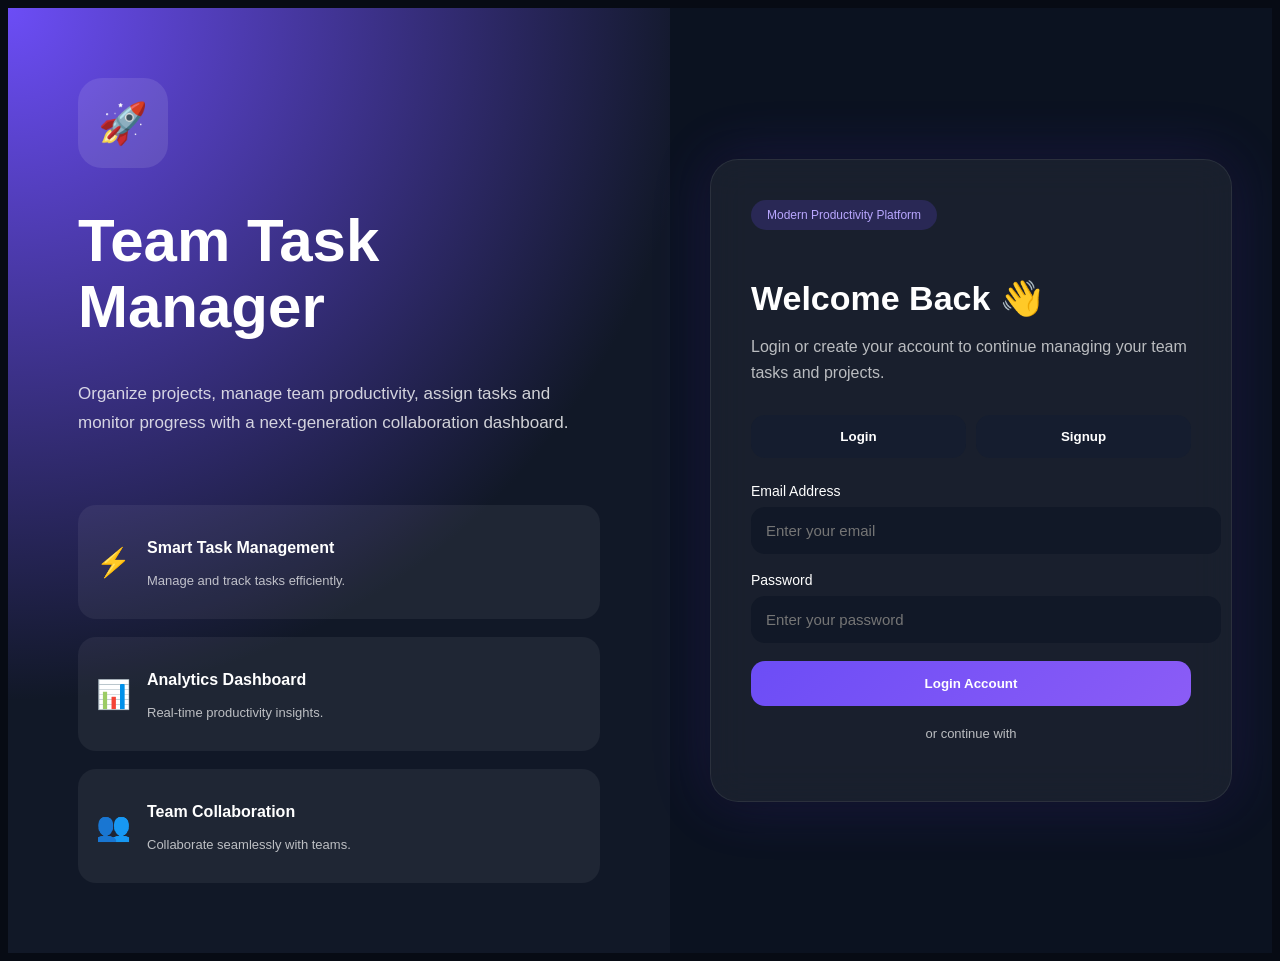
==== commit 8e2728bd: "Ultra modern UI upgrade" ====
--- a/frontend/dashboard.html
+++ b/frontend/dashboard.html
@@ -36,6 +36,11 @@
   <!-- ================= SIDEBAR ================= -->
 
   <aside class="sidebar">
+    ```html
+<div class="bg-blur blur-1"></div>
+<div class="bg-blur blur-2"></div>
+```
+
 
     <div>
 
--- a/frontend/style.css
+++ b/frontend/style.css
@@ -1,786 +1,456 @@
-* {
-  margin: 0;
-  padding: 0;
-  box-sizing: border-box;
-  font-family: 'Inter', sans-serif;
-}
-
-body {
-  background: #0f172a;
-  color: white;
-  overflow-x: hidden;
-}
-
-.hidden {
-  display: none;
-}
-
-/* ================= BACKGROUND EFFECTS ================= */
-
-.bg-blur {
-  position: fixed;
-  width: 400px;
-  height: 400px;
-  border-radius: 50%;
-  filter: blur(120px);
-  z-index: 0;
-}
-
-.blur-1 {
-  background: #2563eb;
-  top: -100px;
-  left: -100px;
-}
-
-.blur-2 {
-  background: #8b5cf6;
-  right: -100px;
-  bottom: -100px;
+```css
+*{
+  margin:0;
+  padding:0;
+  box-sizing:border-box;
+}
+
+body{
+  font-family:'Inter',sans-serif;
+  background:#070b14;
+  color:#fff;
+  overflow-x:hidden;
 }
 
 /* ================= LOGIN PAGE ================= */
 
-.login-container {
-  min-height: 100vh;
-  display: grid;
-  grid-template-columns: 1fr 1fr;
-  position: relative;
-  z-index: 2;
-}
-
-/* LEFT PANEL */
-
-.left-panel {
-  padding: 80px;
-  display: flex;
-  flex-direction: column;
-  justify-content: center;
-}
-
-.brand-icon {
-  width: 100px;
-  height: 100px;
-  border-radius: 28px;
-
-  background: linear-gradient(
-    135deg,
-    #3b82f6,
-    #8b5cf6
-  );
-
-  display: flex;
-  align-items: center;
-  justify-content: center;
-
-  font-size: 44px;
-
-  margin-bottom: 30px;
-
+.login-container{
+  min-height:100vh;
+  display:flex;
+  overflow:hidden;
+}
+
+.left-panel{
+  width:50%;
+  padding:70px;
+  background:
+    radial-gradient(circle at top left,#6c4df6,#111827 60%);
+  display:flex;
+  flex-direction:column;
+  justify-content:center;
+  position:relative;
+}
+
+.right-panel{
+  width:50%;
+  display:flex;
+  justify-content:center;
+  align-items:center;
+  padding:40px;
+  background:#0b1220;
+}
+
+.auth-card{
+  width:100%;
+  max-width:450px;
+  padding:40px;
+  border-radius:28px;
+  background:rgba(255,255,255,0.06);
+  backdrop-filter:blur(18px);
+  border:1px solid rgba(255,255,255,0.08);
   box-shadow:
-    0 20px 50px rgba(59,130,246,.35);
-}
-
-.brand h1 {
-  font-size: 68px;
-  line-height: 1.05;
-  margin-bottom: 24px;
-  font-weight: 800;
-}
-
-.brand p {
-  color: #cbd5e1;
-  font-size: 18px;
-  line-height: 1.8;
-  max-width: 580px;
-}
-
-/* FEATURES */
-
-.feature-list {
-  margin-top: 50px;
-
-  display: flex;
-  flex-direction: column;
-  gap: 20px;
-}
-
-.feature-card {
-  background: rgba(255,255,255,.05);
-
-  border: 1px solid rgba(255,255,255,.08);
-
-  border-radius: 26px;
-
-  padding: 24px;
-
-  display: flex;
-  align-items: center;
-  gap: 20px;
-
-  backdrop-filter: blur(20px);
-
-  transition: .35s;
-}
-
-.feature-card:hover {
-  transform: translateY(-5px);
-
-  background: rgba(255,255,255,.08);
-}
-
-.feature-card span {
-  font-size: 38px;
-}
-
-.feature-card h3 {
-  margin-bottom: 6px;
-  font-size: 20px;
-}
-
-.feature-card p {
-  color: #cbd5e1;
-}
-
-/* RIGHT PANEL */
-
-.right-panel {
-  display: flex;
-  align-items: center;
-  justify-content: center;
-
-  padding: 50px;
-}
-
-.auth-card {
-  width: 100%;
-  max-width: 500px;
-
-  background: rgba(255,255,255,.06);
-
-  border: 1px solid rgba(255,255,255,.08);
-
-  border-radius: 34px;
-
-  padding: 42px;
-
-  backdrop-filter: blur(18px);
-
-  box-shadow:
-    0 25px 80px rgba(0,0,0,.45);
-}
-
-.top-badge {
-  display: inline-block;
-
-  padding: 10px 20px;
-
-  background: rgba(59,130,246,.18);
-
-  border: 1px solid rgba(59,130,246,.35);
-
-  border-radius: 999px;
-
-  margin-bottom: 24px;
-
-  color: #bfdbfe;
-
-  font-size: 14px;
-}
-
-.auth-card h2 {
-  font-size: 42px;
-  margin-bottom: 12px;
-}
-
-.sub-text {
-  color: #cbd5e1;
-  line-height: 1.7;
-  margin-bottom: 32px;
-}
-
-/* TABS */
-
-.tabs {
-  display: flex;
-  gap: 14px;
-  margin-bottom: 30px;
-}
-
-.tabs button {
-  flex: 1;
-}
-
-/* INPUTS */
-
-.input-box {
-  margin-bottom: 22px;
-}
-
-.input-box label {
-  display: block;
-  margin-bottom: 10px;
-  color: #e2e8f0;
-  font-size: 14px;
-}
-
-input,
-textarea,
-select {
-  width: 100%;
-
-  padding: 16px 18px;
-
-  border-radius: 18px;
-
-  border: 1px solid rgba(255,255,255,.08);
-
-  background: rgba(255,255,255,.06);
-
-  color: white;
-
-  outline: none;
-
-  font-size: 15px;
-
-  transition: .3s;
-}
-
-input::placeholder,
-textarea::placeholder {
-  color: #94a3b8;
-}
-
-input:focus,
-textarea:focus,
-select:focus {
-  border-color: #60a5fa;
-
-  box-shadow:
-    0 0 0 5px rgba(96,165,250,.15);
-}
-
-select option {
-  color: black;
-}
-
-/* BUTTONS */
-
-button {
-  border: none;
-
-  padding: 16px;
-
-  border-radius: 18px;
-
-  background: linear-gradient(
-    135deg,
-    #3b82f6,
-    #8b5cf6
-  );
-
-  color: white;
-
-  font-size: 15px;
-  font-weight: 700;
-
-  cursor: pointer;
-
-  transition: .35s;
-}
-
-button:hover {
-  transform: translateY(-3px);
-
-  box-shadow:
-    0 16px 40px rgba(59,130,246,.35);
-}
-
-.primary-btn {
-  width: 100%;
-}
-
-#message {
-  text-align: center;
-  margin-top: 18px;
-  color: #fca5a5;
-  font-weight: 600;
+    0 0 30px rgba(0,0,0,.3),
+    0 0 60px rgba(108,77,246,.2);
+}
+
+.brand h1{
+  font-size:60px;
+  font-weight:800;
+  line-height:1.1;
+}
+
+.brand p{
+  margin-top:20px;
+  opacity:.8;
+  line-height:1.7;
+  font-size:17px;
+}
+
+.brand-icon{
+  width:90px;
+  height:90px;
+  border-radius:24px;
+  background:rgba(255,255,255,.1);
+  display:flex;
+  align-items:center;
+  justify-content:center;
+  font-size:40px;
+  margin-bottom:30px;
+}
+
+.feature-list{
+  margin-top:50px;
+  display:flex;
+  flex-direction:column;
+  gap:18px;
+}
+
+.feature-card{
+  background:rgba(255,255,255,.06);
+  padding:18px;
+  border-radius:18px;
+  display:flex;
+  align-items:center;
+  gap:16px;
+  transition:.3s;
+}
+
+.feature-card:hover{
+  transform:translateY(-4px);
+  background:rgba(255,255,255,.1);
+}
+
+.feature-card span{
+  font-size:28px;
+}
+
+.feature-card h3{
+  font-size:16px;
+}
+
+.feature-card p{
+  font-size:13px;
+  opacity:.7;
+}
+
+.top-badge{
+  background:rgba(108,77,246,.2);
+  color:#b9a7ff;
+  display:inline-block;
+  padding:8px 16px;
+  border-radius:999px;
+  font-size:12px;
+  margin-bottom:20px;
+}
+
+.auth-card h2{
+  font-size:34px;
+  margin-bottom:10px;
+}
+
+.sub-text{
+  opacity:.7;
+  line-height:1.6;
+  margin-bottom:30px;
+}
+
+.tabs{
+  display:flex;
+  gap:10px;
+  margin-bottom:25px;
+}
+
+.tabs button{
+  flex:1;
+  padding:14px;
+  border:none;
+  border-radius:14px;
+  background:#151d2f;
+  color:#fff;
+  font-weight:600;
+  cursor:pointer;
+  transition:.3s;
+}
+
+.tabs button:hover{
+  background:#6c4df6;
+}
+
+.input-box{
+  margin-bottom:18px;
+}
+
+.input-box label{
+  display:block;
+  margin-bottom:8px;
+  font-size:14px;
+}
+
+.input-box input,
+.input-box textarea,
+.input-box select{
+  width:100%;
+  padding:15px;
+  border:none;
+  outline:none;
+  border-radius:14px;
+  background:#111827;
+  color:#fff;
+  font-size:15px;
+}
+
+textarea{
+  min-height:110px;
+  resize:none;
+}
+
+.primary-btn,
+button{
+  width:100%;
+  border:none;
+  padding:15px;
+  border-radius:14px;
+  background:linear-gradient(135deg,#6c4df6,#8b5cf6);
+  color:#fff;
+  font-weight:700;
+  cursor:pointer;
+  transition:.3s;
+}
+
+.primary-btn:hover,
+button:hover{
+  transform:translateY(-2px);
+  box-shadow:0 10px 30px rgba(108,77,246,.4);
+}
+
+.hidden{
+  display:none;
 }
 
 /* ================= DASHBOARD ================= */
 
-.sidebar {
-  width: 290px;
-  height: 100vh;
-
-  background: rgba(17,24,39,.92);
-
-  backdrop-filter: blur(16px);
-
-  position: fixed;
-
-  display: flex;
-  flex-direction: column;
-  justify-content: space-between;
-
-  padding: 30px;
-
-  border-right: 1px solid rgba(255,255,255,.06);
-}
-
-.logo {
-  display: flex;
-  align-items: center;
-  gap: 16px;
-
-  margin-bottom: 50px;
-}
-
-.logo-icon {
-  width: 60px;
-  height: 60px;
-
-  border-radius: 18px;
-
-  background: linear-gradient(
-    135deg,
-    #3b82f6,
-    #8b5cf6
-  );
-
-  display: flex;
-  align-items: center;
-  justify-content: center;
-
-  font-size: 28px;
-}
-
-.logo h2 {
-  font-size: 24px;
-}
-
-.logo p {
-  color: #94a3b8;
-  font-size: 14px;
-}
-
-.menu {
-  list-style: none;
-}
-
-.menu li {
-  padding: 18px 20px;
-
-  border-radius: 18px;
-
-  margin-bottom: 14px;
-
-  cursor: pointer;
-
-  display: flex;
-  align-items: center;
-  gap: 14px;
-
-  transition: .3s;
+.sidebar{
+  width:270px;
+  background:#0d1423;
+  min-height:100vh;
+  position:fixed;
+  left:0;
+  top:0;
+  padding:30px 20px;
+  display:flex;
+  flex-direction:column;
+  justify-content:space-between;
+  border-right:1px solid rgba(255,255,255,.05);
+}
+
+.logo{
+  display:flex;
+  align-items:center;
+  gap:14px;
+}
+
+.logo-icon{
+  width:55px;
+  height:55px;
+  border-radius:16px;
+  background:linear-gradient(135deg,#6c4df6,#8b5cf6);
+  display:flex;
+  align-items:center;
+  justify-content:center;
+}
+
+.logo h2{
+  font-size:20px;
+}
+
+.logo p{
+  font-size:12px;
+  opacity:.6;
+}
+
+.menu{
+  list-style:none;
+  margin-top:40px;
+}
+
+.menu li{
+  padding:15px 18px;
+  border-radius:14px;
+  margin-bottom:10px;
+  cursor:pointer;
+  transition:.3s;
+  display:flex;
+  gap:12px;
+  align-items:center;
 }
 
 .menu li:hover,
-.menu .active {
-  background: linear-gradient(
-    135deg,
-    #3b82f6,
-    #8b5cf6
-  );
-}
-
-.logout-btn {
-  width: 100%;
-}
-
-/* DASHBOARD CONTENT */
-
-.dashboard-content {
-  margin-left: 290px;
-  padding: 40px;
-}
-
-/* TOPBAR */
-
-.topbar {
-  display: flex;
-  justify-content: space-between;
-  align-items: center;
-
-  margin-bottom: 40px;
-}
-
-.topbar h1 {
-  font-size: 42px;
-  margin-bottom: 10px;
-}
-
-.topbar p {
-  color: #94a3b8;
-}
-
-.topbar-right {
-  display: flex;
-  align-items: center;
-  gap: 20px;
-}
-
-/* SEARCH */
-
-.search-box input {
-  width: 250px;
-}
-
-/* PROFILE */
-
-.profile-box {
-  display: flex;
-  align-items: center;
-  gap: 14px;
-
-  background: rgba(255,255,255,.06);
-
-  padding: 10px 16px;
-
-  border-radius: 20px;
-
-  border: 1px solid rgba(255,255,255,.08);
-}
-
-.profile-avatar {
-  width: 55px;
-  height: 55px;
-
-  border-radius: 50%;
-
-  background: linear-gradient(
-    135deg,
-    #3b82f6,
-    #8b5cf6
-  );
-
-  display: flex;
-  align-items: center;
-  justify-content: center;
-
-  font-size: 20px;
-  font-weight: 700;
-}
-
-.profile-box p {
-  color: #94a3b8;
-  font-size: 14px;
-}
-
-/* STATS */
-
-.stats-grid {
-  display: grid;
-
-  grid-template-columns:
-    repeat(auto-fit, minmax(230px, 1fr));
-
-  gap: 24px;
-
-  margin-bottom: 40px;
-}
-
-.stats-card {
-  padding: 30px;
-
-  border-radius: 30px;
-
-  position: relative;
-
-  overflow: hidden;
-
-  min-height: 190px;
-
-  box-shadow:
-    0 20px 50px rgba(0,0,0,.25);
-}
-
-.stats-top {
-  display: flex;
-  justify-content: space-between;
-  align-items: center;
-
-  margin-bottom: 30px;
-}
-
-.stats-top span {
-  font-size: 30px;
-}
-
-.stats-card h3 {
-  color: rgba(255,255,255,.8);
-}
-
-.stats-card p {
-  font-size: 56px;
-  font-weight: 800;
-}
-
-.blue {
-  background: linear-gradient(
-    135deg,
-    #2563eb,
-    #3b82f6
-  );
-}
-
-.purple {
-  background: linear-gradient(
-    135deg,
-    #7c3aed,
-    #8b5cf6
-  );
-}
-
-.green {
-  background: linear-gradient(
-    135deg,
-    #059669,
-    #10b981
-  );
-}
-
-.orange {
-  background: linear-gradient(
-    135deg,
-    #ea580c,
-    #f97316
-  );
-}
-
-.red {
-  background: linear-gradient(
-    135deg,
-    #dc2626,
-    #ef4444
-  );
-}
-
-/* GRID */
-
-.dashboard-grid {
-  display: grid;
-  grid-template-columns: 1fr 1fr;
-  gap: 30px;
-
-  margin-bottom: 30px;
-}
-
-/* PANELS */
-
-.modern-panel {
-  background: rgba(255,255,255,.05);
-
-  border: 1px solid rgba(255,255,255,.08);
-
-  backdrop-filter: blur(16px);
-
-  border-radius: 32px;
-
-  padding: 30px;
-}
-
-.panel-header {
-  margin-bottom: 24px;
-}
-
-.panel-header h2 {
-  font-size: 30px;
-  margin-bottom: 8px;
-}
-
-.panel-header p {
-  color: #94a3b8;
-}
-
-/* TASK PANEL */
-
-.task-panel {
-  margin-top: 10px;
-}
-
-/* TASK */
-
-.task {
-  background: rgba(255,255,255,.05);
-
-  border: 1px solid rgba(255,255,255,.08);
-
-  border-radius: 28px;
-
-  padding: 24px;
-
-  margin-bottom: 20px;
-
-  transition: .3s;
-}
-
-.task:hover {
-  transform: translateY(-5px);
-
-  background: rgba(255,255,255,.08);
-}
-
-.task-top {
-  display: flex;
-  justify-content: space-between;
-  align-items: center;
-
-  margin-bottom: 14px;
-}
-
-.task h4 {
-  font-size: 24px;
-}
-
-.task p {
-  color: #cbd5e1;
-  line-height: 1.7;
-}
-
-.task-meta {
-  display: flex;
-  gap: 20px;
-
-  margin-top: 18px;
-  margin-bottom: 18px;
-
-  color: #94a3b8;
-}
-
-/* BADGES */
-
-.badge {
-  padding: 8px 16px;
-
-  border-radius: 999px;
-
-  background: rgba(255,255,255,.08);
-
-  font-size: 13px;
-}
-
-/* EMPTY */
-
-.empty-state {
-  text-align: center;
-  padding: 60px 20px;
-}
-
-.empty-state h3 {
-  font-size: 28px;
-  margin-bottom: 10px;
-}
-
-.empty-state p {
-  color: #94a3b8;
-}
-
-/* TOAST */
-
-.toast {
-  position: fixed;
-
-  top: 30px;
-  right: 30px;
-
-  background: #111827;
-
-  border-left: 5px solid #10b981;
-
-  padding: 18px 24px;
-
-  border-radius: 18px;
-
-  transform: translateX(120%);
-  transition: .4s;
-
-  z-index: 9999;
-}
-
-.toast.error {
-  border-color: #ef4444;
-}
-
-.toast.show {
-  transform: translateX(0);
-}
-
-/* RESPONSIVE */
-
-@media(max-width:1200px) {
-
-  .dashboard-grid {
-    grid-template-columns: 1fr;
-  }
-
-}
-
-@media(max-width:1000px) {
-
-  .login-container {
-    grid-template-columns: 1fr;
-  }
-
-  .left-panel {
-    display: none;
-  }
-
-}
-
-@media(max-width:900px) {
-
-  .sidebar {
-    display: none;
-  }
-
-  .dashboard-content {
-    margin-left: 0;
-    padding: 20px;
-  }
-
-  .topbar {
-    flex-direction: column;
-    align-items: flex-start;
-    gap: 20px;
-  }
-
-  .topbar-right {
-    width: 100%;
-    flex-direction: column;
-    align-items: stretch;
-  }
-
-  .search-box input {
-    width: 100%;
-  }
-
-}
-
-@media(max-width:600px) {
-
-  .stats-grid {
-    grid-template-columns: 1fr;
-  }
-
-  .brand h1 {
-    font-size: 46px;
-  }
-
-  .auth-card {
-    padding: 28px;
-  }
-
-  .topbar h1 {
-    font-size: 32px;
-  }
-
-}+.menu .active{
+  background:rgba(108,77,246,.18);
+}
+
+.logout-btn{
+  background:#ef4444;
+}
+
+.dashboard-content{
+  margin-left:270px;
+  padding:35px;
+}
+
+.topbar{
+  display:flex;
+  justify-content:space-between;
+  align-items:center;
+  margin-bottom:30px;
+}
+
+.topbar h1{
+  font-size:34px;
+}
+
+.topbar p{
+  opacity:.7;
+  margin-top:8px;
+}
+
+.topbar-right{
+  display:flex;
+  align-items:center;
+  gap:20px;
+}
+
+.search-box input{
+  width:240px;
+  padding:14px;
+  border:none;
+  border-radius:14px;
+  background:#111827;
+  color:#fff;
+}
+
+.profile-box{
+  display:flex;
+  align-items:center;
+  gap:12px;
+  background:#111827;
+  padding:10px 16px;
+  border-radius:16px;
+}
+
+.profile-avatar{
+  width:45px;
+  height:45px;
+  border-radius:50%;
+  background:linear-gradient(135deg,#6c4df6,#8b5cf6);
+  display:flex;
+  align-items:center;
+  justify-content:center;
+  font-weight:700;
+}
+
+.stats-grid{
+  display:grid;
+  grid-template-columns:repeat(auto-fit,minmax(220px,1fr));
+  gap:22px;
+  margin-bottom:30px;
+}
+
+.stats-card{
+  padding:25px;
+  border-radius:24px;
+  position:relative;
+  overflow:hidden;
+  transition:.3s;
+}
+
+.stats-card:hover{
+  transform:translateY(-5px);
+}
+
+.stats-top{
+  display:flex;
+  justify-content:space-between;
+  align-items:center;
+}
+
+.stats-card p{
+  font-size:42px;
+  font-weight:800;
+  margin-top:20px;
+}
+
+.blue{background:linear-gradient(135deg,#2563eb,#1e40af);}
+.purple{background:linear-gradient(135deg,#7c3aed,#5b21b6);}
+.green{background:linear-gradient(135deg,#10b981,#047857);}
+.orange{background:linear-gradient(135deg,#f59e0b,#b45309);}
+.red{background:linear-gradient(135deg,#ef4444,#991b1b);}
+
+.dashboard-grid{
+  display:grid;
+  grid-template-columns:1fr 1fr;
+  gap:25px;
+  margin-bottom:25px;
+}
+
+.modern-panel{
+  background:rgba(255,255,255,.05);
+  border:1px solid rgba(255,255,255,.06);
+  border-radius:26px;
+  padding:28px;
+  backdrop-filter:blur(16px);
+}
+
+.panel-header{
+  margin-bottom:24px;
+}
+
+.panel-header h2{
+  font-size:24px;
+}
+
+.panel-header p{
+  opacity:.7;
+  margin-top:6px;
+}
+
+.task-panel{
+  margin-top:20px;
+}
+
+#taskList{
+  display:flex;
+  flex-direction:column;
+  gap:18px;
+}
+
+.task-card{
+  background:#111827;
+  padding:22px;
+  border-radius:18px;
+  transition:.3s;
+}
+
+.task-card:hover{
+  transform:translateY(-3px);
+}
+
+@media(max-width:1100px){
+
+  .dashboard-grid{
+    grid-template-columns:1fr;
+  }
+
+  .left-panel{
+    display:none;
+  }
+
+  .right-panel{
+    width:100%;
+  }
+
+  .login-container{
+    flex-direction:column;
+  }
+
+}
+
+@media(max-width:850px){
+
+  .sidebar{
+    display:none;
+  }
+
+  .dashboard-content{
+    margin-left:0;
+    padding:20px;
+  }
+
+  .topbar{
+    flex-direction:column;
+    align-items:flex-start;
+    gap:20px;
+  }
+
+}
+```
